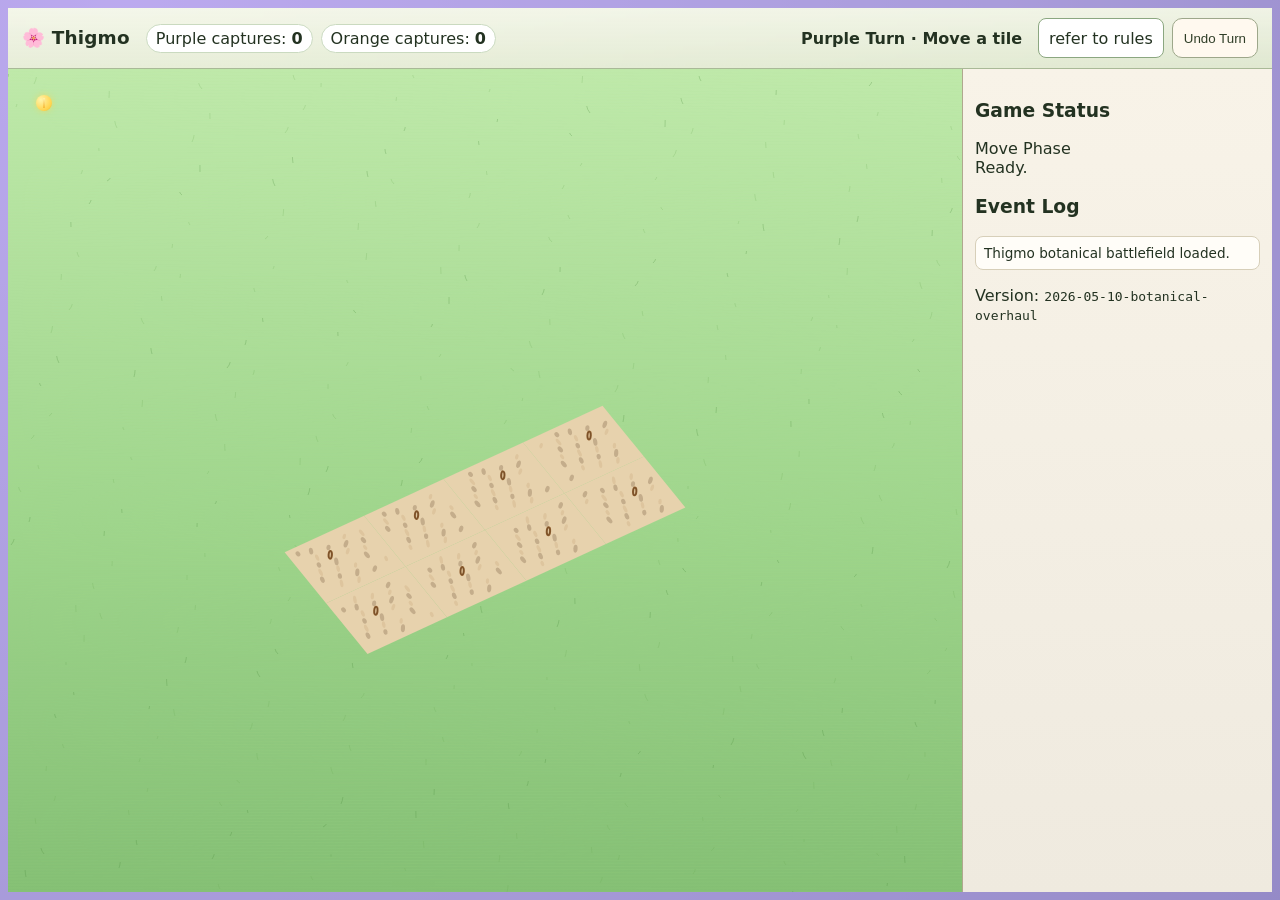
==== index.html @ e5956b02 "Add mobile flower drag-and-drop placement UI" ====
<!doctype html>
<html lang="en">
<head>
  <meta charset="UTF-8" />
  <meta name="viewport" content="width=device-width, initial-scale=1.0" />
  <title>Thigmo v2</title>
  <link rel="stylesheet" href="styles.css" />
</head>
<body>
  <div id="app-shell">
    <header class="top-bar">
      <div class="brand">🌸 Thigmo</div>
      <div class="scoreboard">
        <span class="pill purple">Purple captures: <strong id="score-purple">0</strong></span>
        <span class="pill orange">Orange captures: <strong id="score-orange">0</strong></span>
      </div>
      <div class="turn-info" id="turn-info">Purple Turn · Move a tile</div>
      <div class="controls-inline">
        <a class="rules-link" href="docs/THIGMO_RULES.md" target="_blank" rel="noopener noreferrer">refer to rules</a>
        <button id="undo-btn">Undo Turn</button>
      </div>
    </header>

    <div id="viewport">
      <div class="sun-emblem" aria-hidden="true">
        <span class="sun-core"></span>
        <span class="sun-ray ray-1"></span>
        <span class="sun-ray ray-2"></span>
        <span class="sun-ray ray-3"></span>
        <span class="sun-ray ray-4"></span>
        <span class="sun-ray ray-5"></span>
        <span class="sun-ray ray-6"></span>
        <span class="sun-ray ray-7"></span>
        <span class="sun-ray ray-8"></span>
      </div>
      <div id="mobile-flower-dock" class="mobile-flower-dock" aria-hidden="true">
        <div id="mobile-flower-icon" class="mobile-flower-icon"></div>
      </div>
    </div>

    <aside class="side-panel">
      <section class="card">
        <h3>Game Status</h3>
        <div id="phase-badge" class="phase-badge">Move Phase</div>
        <div id="feedback" class="feedback">Ready.</div>
      </section>

      <section class="card">
        <h3>Event Log</h3>
        <div id="log"></div>
      </section>

      <p>Version: <code id="build-id">loading…</code></p>
    </aside>
  </div>

  <div id="win-modal" class="win-modal hidden" role="dialog" aria-modal="true" aria-labelledby="win-title">
    <div class="win-modal-card">
      <h2 id="win-title">Purple has prevailed.</h2>
      <p id="win-announcement" class="win-announcement"></p>
      <button id="replay-btn" class="replay-btn">Replay</button>
    </div>
  </div>

  <script src="app.js?v=20260510-botanical-fix1" defer></script>
  <script>
    window.addEventListener('DOMContentLoaded', ()=>{
      const el=document.getElementById('build-id');
      setTimeout(()=>{ el.textContent = window.THIGMO_BUILD || 'unknown'; }, 20);
    });
  </script>
</body>
</html>
---- styles.css ----
:root {
  --bg: #d9e7c9;
  --panel: #f6f2e8;
  --ink: #233221;
  --purple: #8f72ff;
  --orange: #ff9f42;
  --edge-glow: transparent;
}
* { box-sizing: border-box; }
body {
  margin: 0;
  font-family: "Segoe UI", "Avenir Next", Inter, system-ui, sans-serif;
  color: var(--ink);
  background: radial-gradient(circle at 10% 0%, #eff8dd, #c8dbb2 60%, #9db588);
}

.sun-emblem {
  position: absolute;
  top: 16px;
  left: 18px;
  width: 36px;
  height: 36px;
  display: grid;
  place-items: center;
  pointer-events: none;
  z-index: 2;
}

.sun-core {
  width: 16px;
  height: 16px;
  border-radius: 50%;
  background: radial-gradient(circle at 30% 30%, #fff4aa, #ffd34d 70%, #e8a91d);
  box-shadow: 0 0 6px #ffd64a99;
}

.sun-ray {
  position: absolute;
  width: 2px;
  height: 10px;
  border-radius: 999px;
  background: linear-gradient(180deg, #fff2ad, #f7bb38);
  transform-origin: 50% 18px;
  animation: rayWigglePulse 2.8s ease-in-out infinite;
  --ray-angle: 0deg;
}

.ray-1 { --ray-angle: 0deg; animation-delay: 0s; }
.ray-2 { --ray-angle: 45deg; animation-delay: .2s; }
.ray-3 { --ray-angle: 90deg; animation-delay: .4s; }
.ray-4 { --ray-angle: 135deg; animation-delay: .6s; }
.ray-5 { --ray-angle: 180deg; animation-delay: .8s; }
.ray-6 { --ray-angle: 225deg; animation-delay: 1s; }
.ray-7 { --ray-angle: 270deg; animation-delay: 1.2s; }
.ray-8 { --ray-angle: 315deg; animation-delay: 1.4s; }

@keyframes rayWigglePulse {
  0%, 100% { opacity: .4; transform: rotate(calc(var(--ray-angle) - 4deg)) translateY(-12px) scaleY(.82); }
  25% { opacity: .66; transform: rotate(calc(var(--ray-angle) + 3deg)) translateY(-13px) scaleY(.93); }
  50% { opacity: .92; transform: rotate(calc(var(--ray-angle) - 2deg)) translateY(-14px) scaleY(1.08); }
  75% { opacity: .72; transform: rotate(calc(var(--ray-angle) + 4deg)) translateY(-13px) scaleY(.95); }
}
#app-shell { display:grid; grid-template-columns: 1fr 310px; grid-template-rows: auto 1fr; height:100vh; border: 8px solid var(--edge-glow); transition: border-color .4s ease; }
.top-bar {
  grid-column:1/3; display:flex; align-items:center; gap:16px; padding:10px 14px;
  background: linear-gradient(180deg, #f4f6eaed, #e6ecd8de);
  border-bottom:1px solid #a9b997;
  backdrop-filter: blur(3px);
}
.brand { font-weight:700; font-size:1.15rem; letter-spacing:.01em; }
.scoreboard { display:flex; gap:8px; }
.pill { border-radius:999px; padding:4px 9px; background:#fff; border:1px solid #cadac0; }
.turn-info { margin-left:auto; font-weight:700; }
.controls-inline { display:flex; gap:8px; align-items:center; }
.rules-link { border:1px solid #8ba780; background:#fff; border-radius:8px; padding:6px 10px; cursor:pointer; color:inherit; text-decoration:none; }
.rules-link:hover { background:#f4fff0; }
button { border:1px solid #8ba780; background:#fff; border-radius:8px; padding:6px 10px; cursor:pointer; }
#viewport { position:relative; overflow:hidden; }
.top-bar, .side-panel, #viewport { min-width: 0; }
.controls-inline button, .controls-inline .rules-link { min-height: 40px; }
.controls-inline .rules-link, .controls-inline button { display: inline-flex; align-items: center; }
.side-panel { -webkit-overflow-scrolling: touch; }
canvas { touch-action: none; }
.side-panel { background: linear-gradient(180deg, #f8f3e8, #efeadf); border-left:1px solid #b0a88f; padding:12px; overflow:auto; }
#log { font-size:.85rem; max-height: 40vh; overflow:auto; background:#fffdf8; border:1px solid #d7cfb9; padding:8px; border-radius:8px; }
button { border:1px solid #9da78a; background:#fff9ef; border-radius:10px; padding:6px 11px; cursor:pointer; color:#2f3e27; }
button:hover { background:#f4f8e8; }
label { display:flex; align-items:center; gap:6px; }
canvas { display:block; }
.mobile-flower-dock {
  position: absolute;
  right: 10px;
  top: 50%;
  transform: translateY(-50%);
  z-index: 4;
  pointer-events: none;
  display: none;
}

.mobile-flower-icon {
  width: 56px;
  height: 56px;
  border-radius: 16px;
  border: 2px solid rgba(255,255,255,0.8);
  box-shadow: 0 6px 16px rgba(0,0,0,0.26);
  background: radial-gradient(circle at 35% 30%, #fffaf0, #efe5cc);
  opacity: 0;
  transform: scale(0.92);
  transition: opacity .16s ease, transform .16s ease;
  touch-action: none;
}

.mobile-flower-icon.ready {
  opacity: 1;
  transform: scale(1);
  pointer-events: auto;
}

.mobile-flower-icon.purple {
  background: radial-gradient(circle at 35% 30%, #efe7ff, #c7b2ff 68%, #9260ff);
}

.mobile-flower-icon.orange {
  background: radial-gradient(circle at 35% 30%, #fff5de, #ffd18a 68%, #ff9f42);
}


.win-modal {
  position: fixed;
  inset: 0;
  background: rgba(19, 27, 16, 0.62);
  display: grid;
  place-items: center;
  z-index: 30;
}

.win-modal.hidden {
  display: none;
}

.win-modal-card {
  max-width: 680px;
  margin: 0 16px;
  background: linear-gradient(180deg, #fffdf8, #f0ebde);
  border: 1px solid #b8ae93;
  border-radius: 14px;
  box-shadow: 0 20px 44px rgba(0,0,0,0.3);
  padding: 20px 22px;
}

.win-announcement {
  white-space: pre-line;
  line-height: 1.5;
}

.replay-btn {
  margin-top: 12px;
  font-weight: 700;
}

@media (max-width: 900px) {
  #app-shell {
    grid-template-columns: 1fr;
    grid-template-rows: auto minmax(56dvh, 1fr) auto;
    height: 100dvh;
  }
  .top-bar {
    grid-column: 1;
    flex-wrap: wrap;
    gap: 8px;
    padding: 8px 10px;
  }
  .brand { font-size: 1rem; }
  .scoreboard { flex-wrap: wrap; }
  .turn-info { width: 100%; margin-left: 0; order: 3; }
  #viewport { min-height: 56dvh; }
  .side-panel {
    border-left: none;
    border-top: 1px solid #b0a88f;
    max-height: 28dvh;
    padding: 10px;
  }
  .controls-inline .rules-link,
  .controls-inline button {
    min-height: 44px;
    padding: 8px 12px;
  }
  .mobile-flower-dock {
    display: block;
  }
}
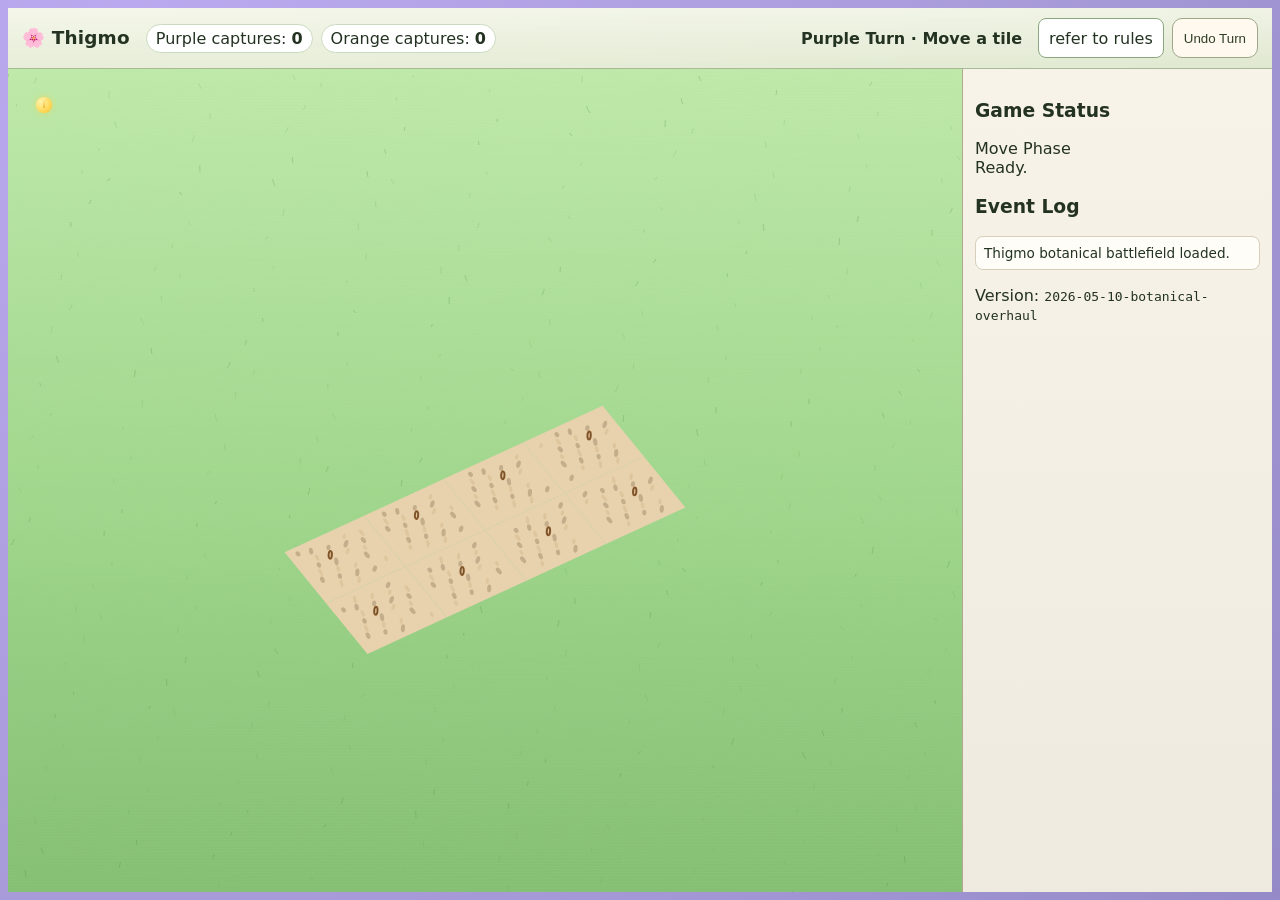
==== commit 15f17e32: "Style rules page with centered game-themed layout" ====
--- a/index.html
+++ b/index.html
@@ -16,7 +16,7 @@
       </div>
       <div class="turn-info" id="turn-info">Purple Turn · Move a tile</div>
       <div class="controls-inline">
-        <a class="rules-link" href="docs/THIGMO_RULES.md" target="_blank" rel="noopener noreferrer">refer to rules</a>
+        <a class="rules-link" href="docs/rules.html" target="_blank" rel="noopener noreferrer">refer to rules</a>
         <button id="undo-btn">Undo Turn</button>
       </div>
     </header>
--- a/styles.css
+++ b/styles.css
@@ -32,6 +32,7 @@
   border-radius: 50%;
   background: radial-gradient(circle at 30% 30%, #fff4aa, #ffd34d 70%, #e8a91d);
   box-shadow: 0 0 6px #ffd64a99;
+  transform: translateY(2px);
 }
 
 .sun-ray {
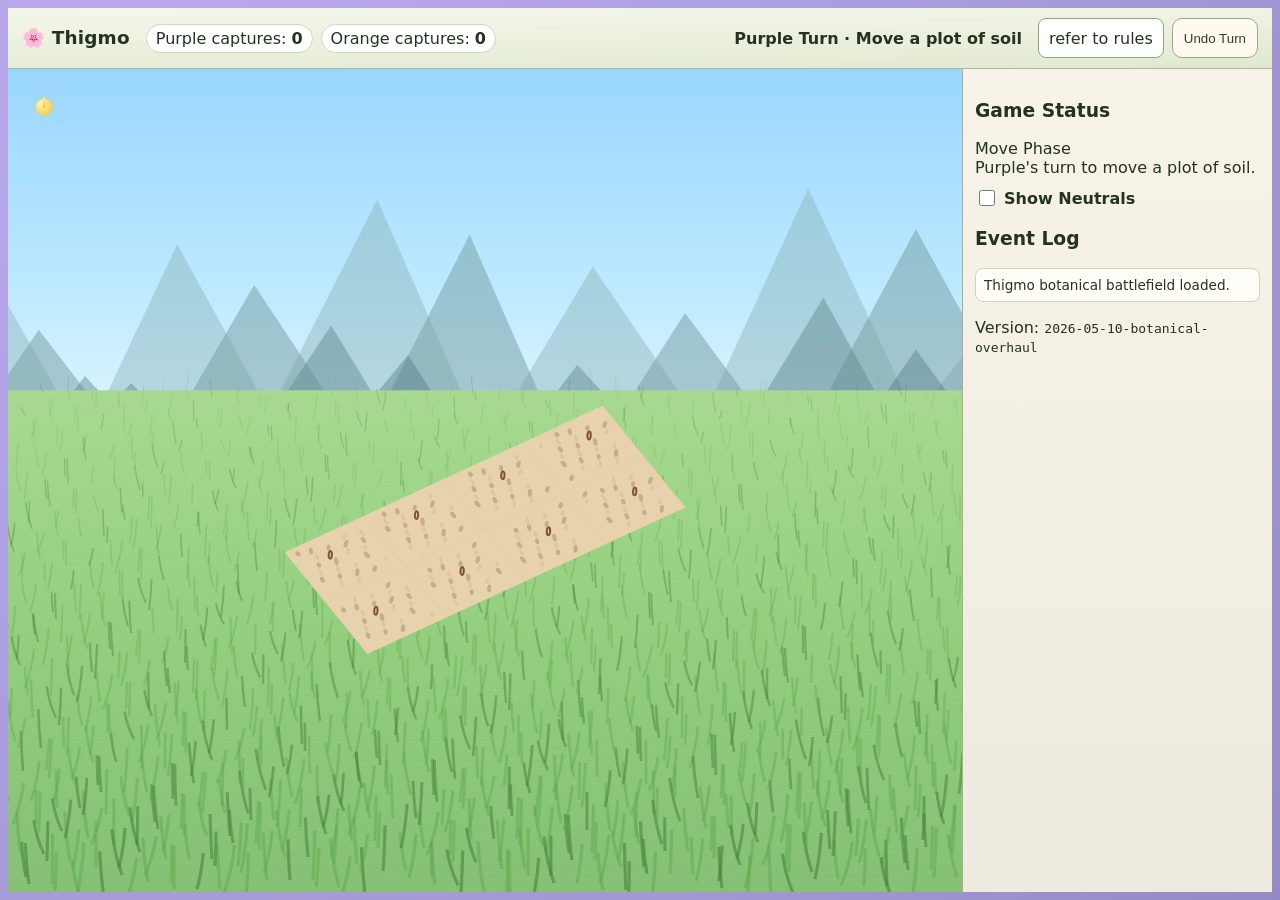
==== commit b2cf6c2a: "Add Show Neutrals toggle with neutral tier highlights" ====
--- a/index.html
+++ b/index.html
@@ -43,6 +43,10 @@
         <h3>Game Status</h3>
         <div id="phase-badge" class="phase-badge">Move Phase</div>
         <div id="feedback" class="feedback">Ready.</div>
+        <label class="toggle-row" for="show-neutrals-toggle">
+          <input id="show-neutrals-toggle" type="checkbox" />
+          <span>Show Neutrals</span>
+        </label>
       </section>
 
       <section class="card">
--- a/styles.css
+++ b/styles.css
@@ -32,7 +32,7 @@
   border-radius: 50%;
   background: radial-gradient(circle at 30% 30%, #fff4aa, #ffd34d 70%, #e8a91d);
   box-shadow: 0 0 6px #ffd64a99;
-  transform: translateY(2px);
+  transform: translateY(4px);
 }
 
 .sun-ray {
@@ -87,6 +87,15 @@
 button { border:1px solid #9da78a; background:#fff9ef; border-radius:10px; padding:6px 11px; cursor:pointer; color:#2f3e27; }
 button:hover { background:#f4f8e8; }
 label { display:flex; align-items:center; gap:6px; }
+.toggle-row {
+  margin-top: 10px;
+  font-weight: 600;
+  user-select: none;
+}
+.toggle-row input {
+  width: 16px;
+  height: 16px;
+}
 canvas { display:block; }
 .mobile-flower-dock {
   position: absolute;
@@ -147,6 +156,7 @@
   border-radius: 14px;
   box-shadow: 0 20px 44px rgba(0,0,0,0.3);
   padding: 20px 22px;
+  text-align: center;
 }
 
 .win-announcement {
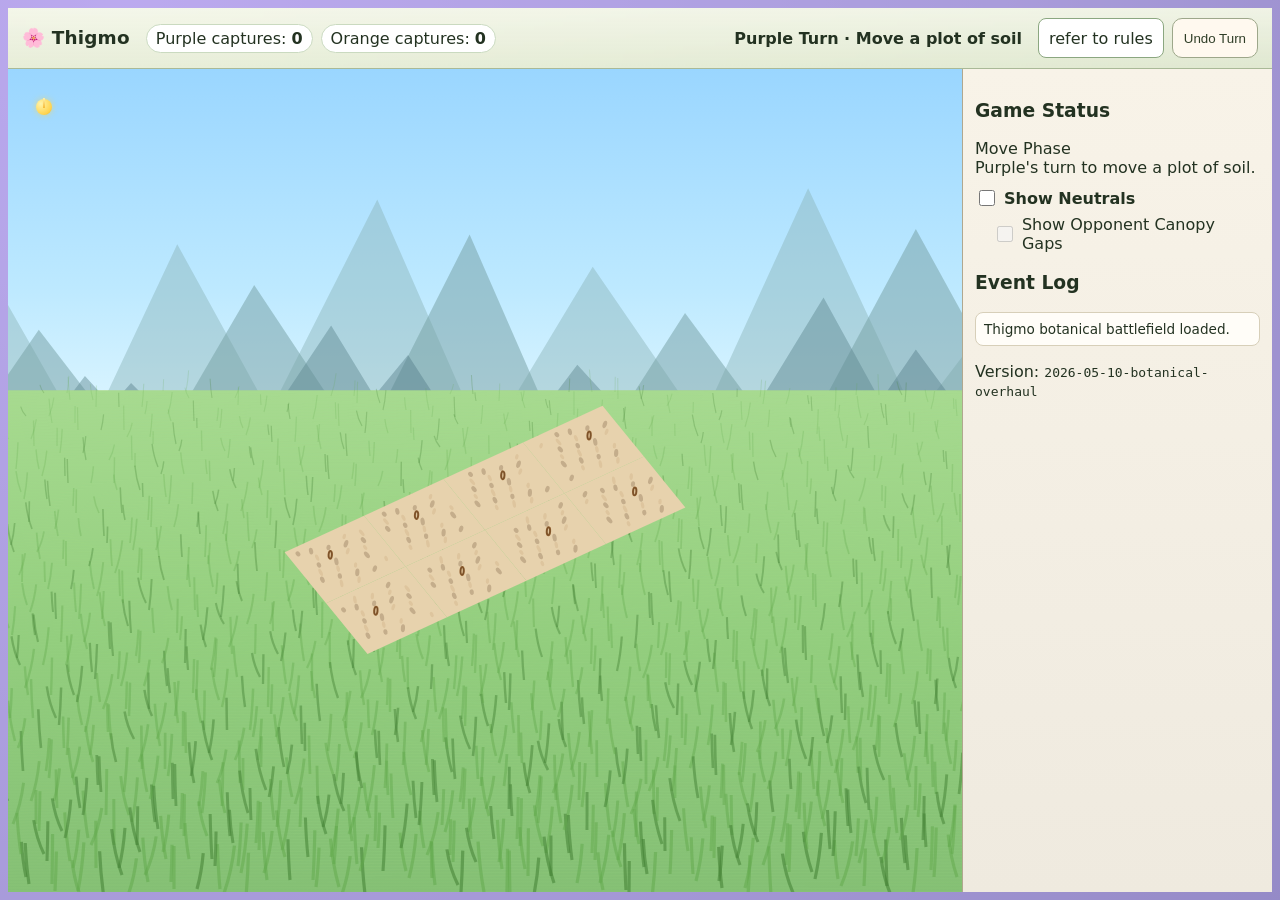
==== commit 4fd9cb9b: "Add opponent canopy gaps sub-toggle with yellow highlights" ====
--- a/index.html
+++ b/index.html
@@ -47,6 +47,10 @@
           <input id="show-neutrals-toggle" type="checkbox" />
           <span>Show Neutrals</span>
         </label>
+        <label class="toggle-row toggle-subrow" for="show-opponent-canopy-gaps-toggle">
+          <input id="show-opponent-canopy-gaps-toggle" type="checkbox" />
+          <span>Show Opponent Canopy Gaps</span>
+        </label>
       </section>
 
       <section class="card">
--- a/styles.css
+++ b/styles.css
@@ -96,6 +96,11 @@
   width: 16px;
   height: 16px;
 }
+.toggle-subrow {
+  margin-top: 6px;
+  margin-left: 18px;
+  font-weight: 500;
+}
 canvas { display:block; }
 .mobile-flower-dock {
   position: absolute;
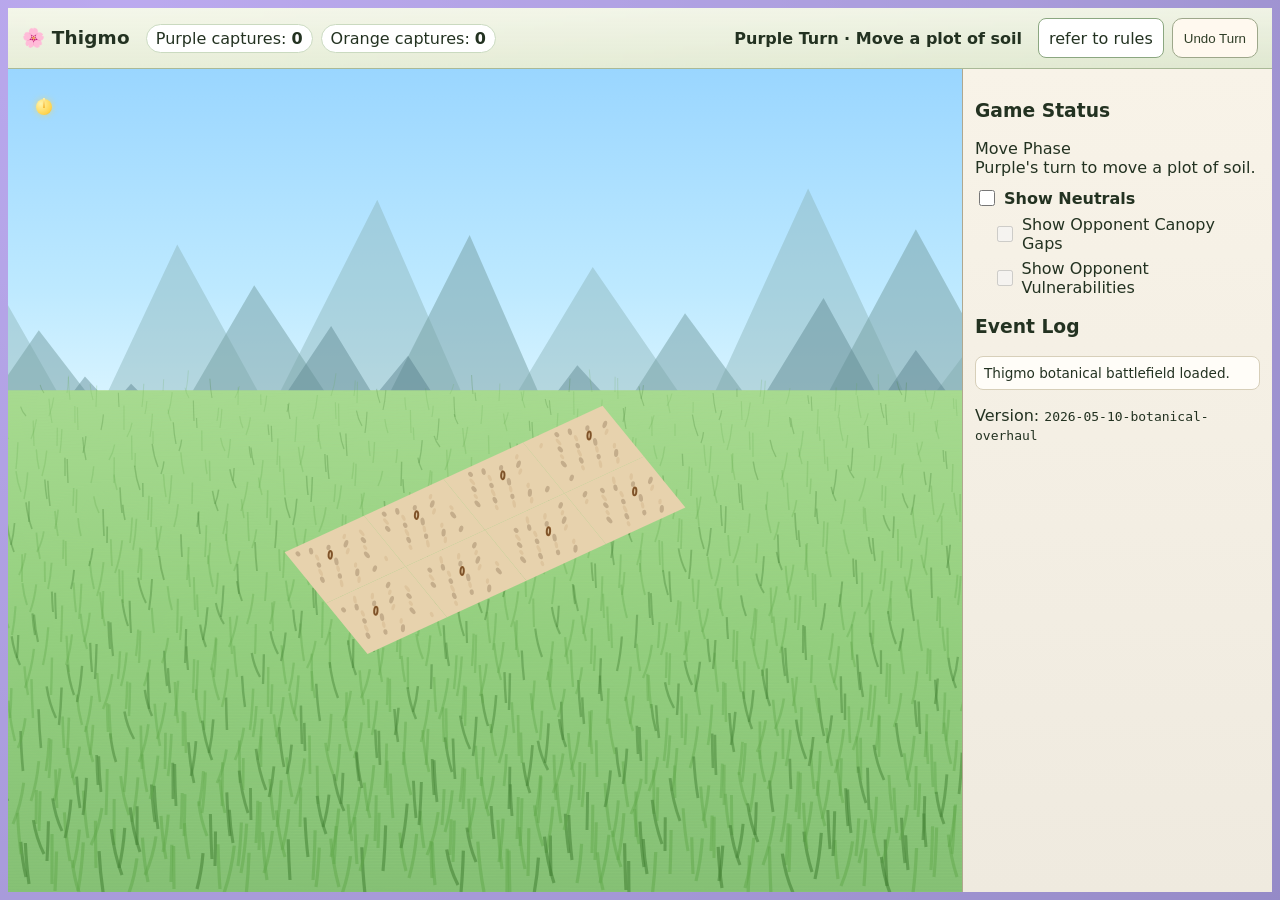
==== commit a81b79c9: "Add opponent vulnerabilities sub-toggle with red capture nodes" ====
--- a/index.html
+++ b/index.html
@@ -51,6 +51,10 @@
           <input id="show-opponent-canopy-gaps-toggle" type="checkbox" />
           <span>Show Opponent Canopy Gaps</span>
         </label>
+        <label class="toggle-row toggle-subrow" for="show-opponent-vulnerabilities-toggle">
+          <input id="show-opponent-vulnerabilities-toggle" type="checkbox" />
+          <span>Show Opponent Vulnerabilities</span>
+        </label>
       </section>
 
       <section class="card">
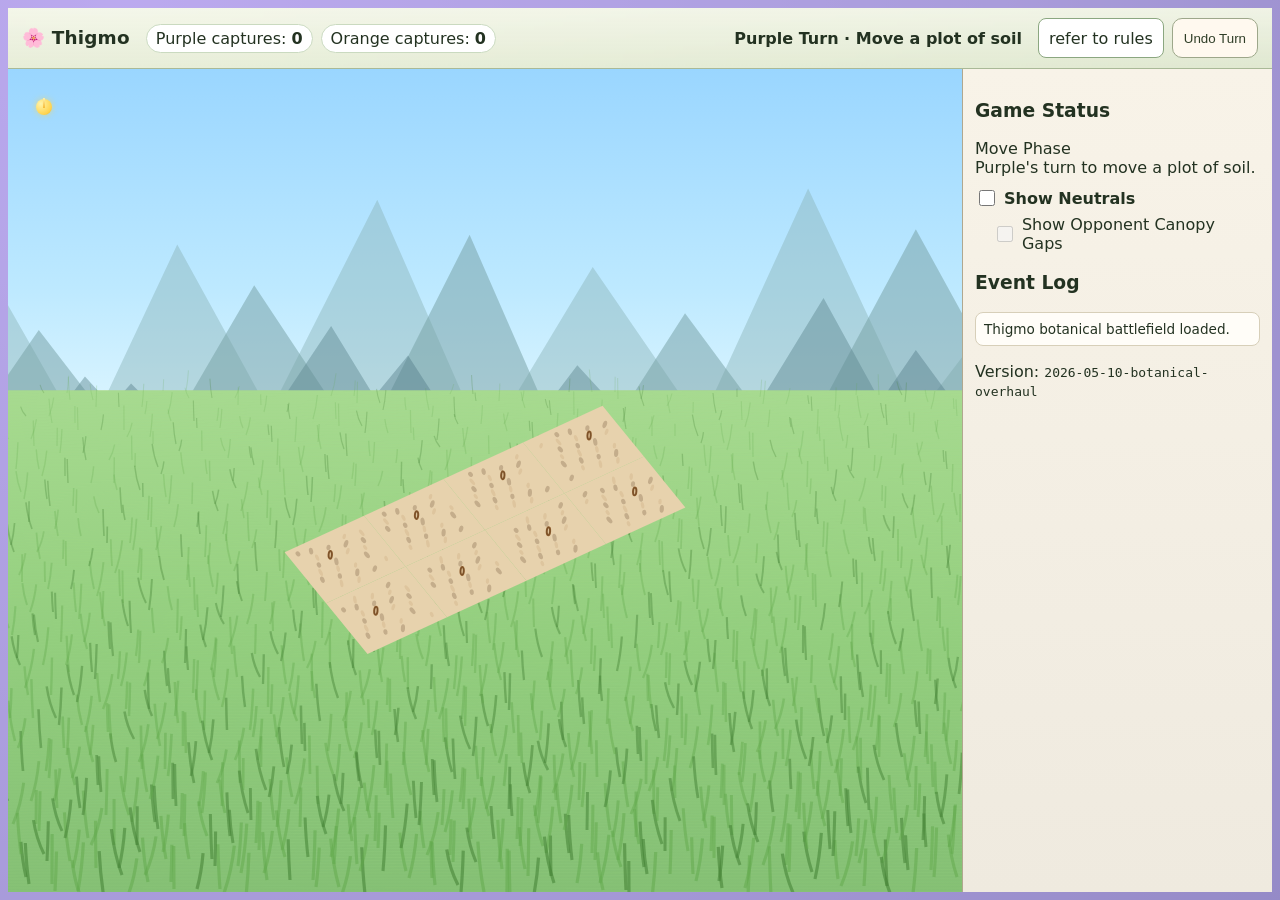
==== commit 105beee1: "Revert opponent vulnerabilities overlay to restore placement flow" ====
--- a/index.html
+++ b/index.html
@@ -51,10 +51,6 @@
           <input id="show-opponent-canopy-gaps-toggle" type="checkbox" />
           <span>Show Opponent Canopy Gaps</span>
         </label>
-        <label class="toggle-row toggle-subrow" for="show-opponent-vulnerabilities-toggle">
-          <input id="show-opponent-vulnerabilities-toggle" type="checkbox" />
-          <span>Show Opponent Vulnerabilities</span>
-        </label>
       </section>
 
       <section class="card">
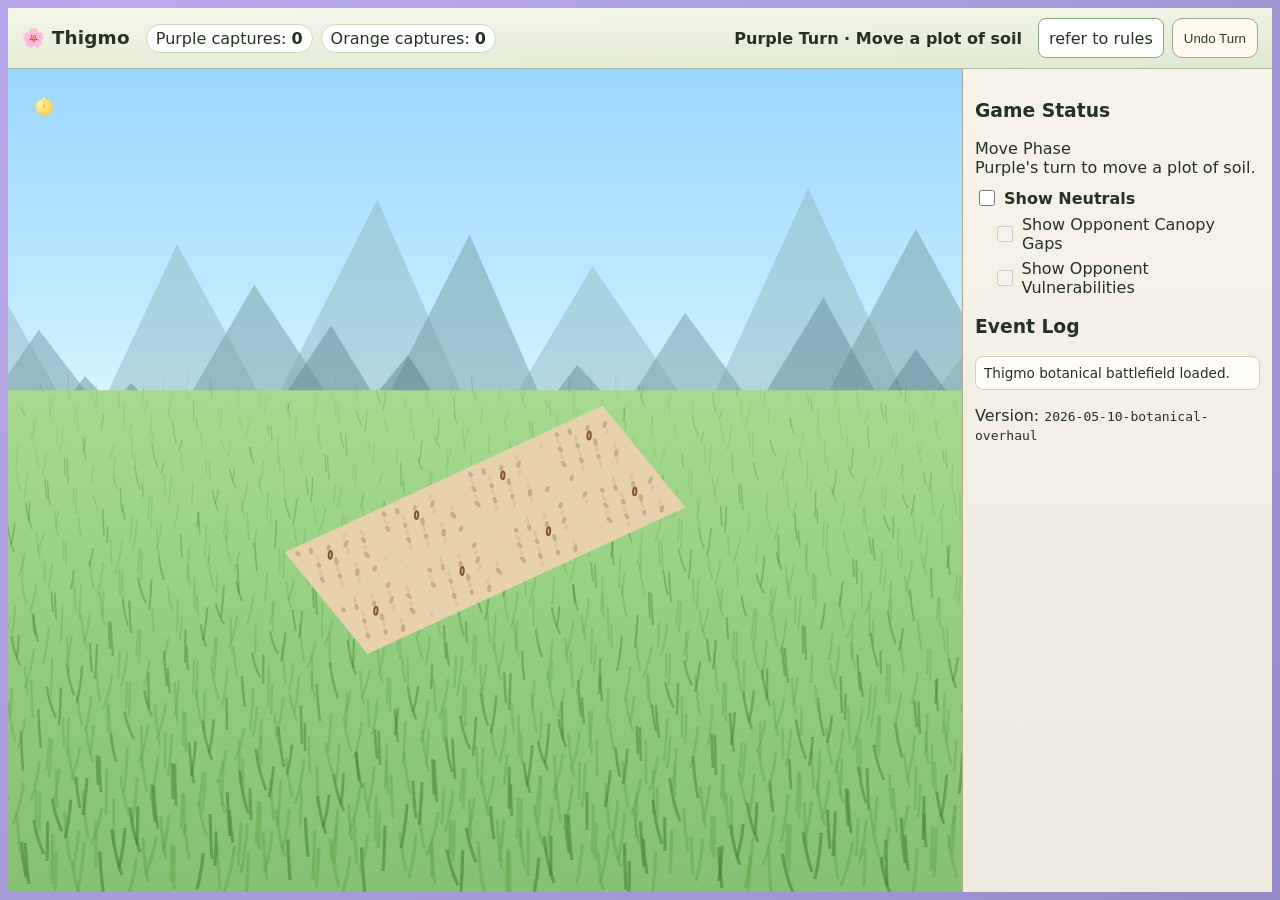
==== commit 784bf55a: "Revert "Add visual assist toggles for neutrals and opponent canopy gaps"" ====
--- a/index.html
+++ b/index.html
@@ -51,6 +51,10 @@
           <input id="show-opponent-canopy-gaps-toggle" type="checkbox" />
           <span>Show Opponent Canopy Gaps</span>
         </label>
+        <label class="toggle-row toggle-subrow" for="show-opponent-vulnerabilities-toggle">
+          <input id="show-opponent-vulnerabilities-toggle" type="checkbox" />
+          <span>Show Opponent Vulnerabilities</span>
+        </label>
       </section>
 
       <section class="card">
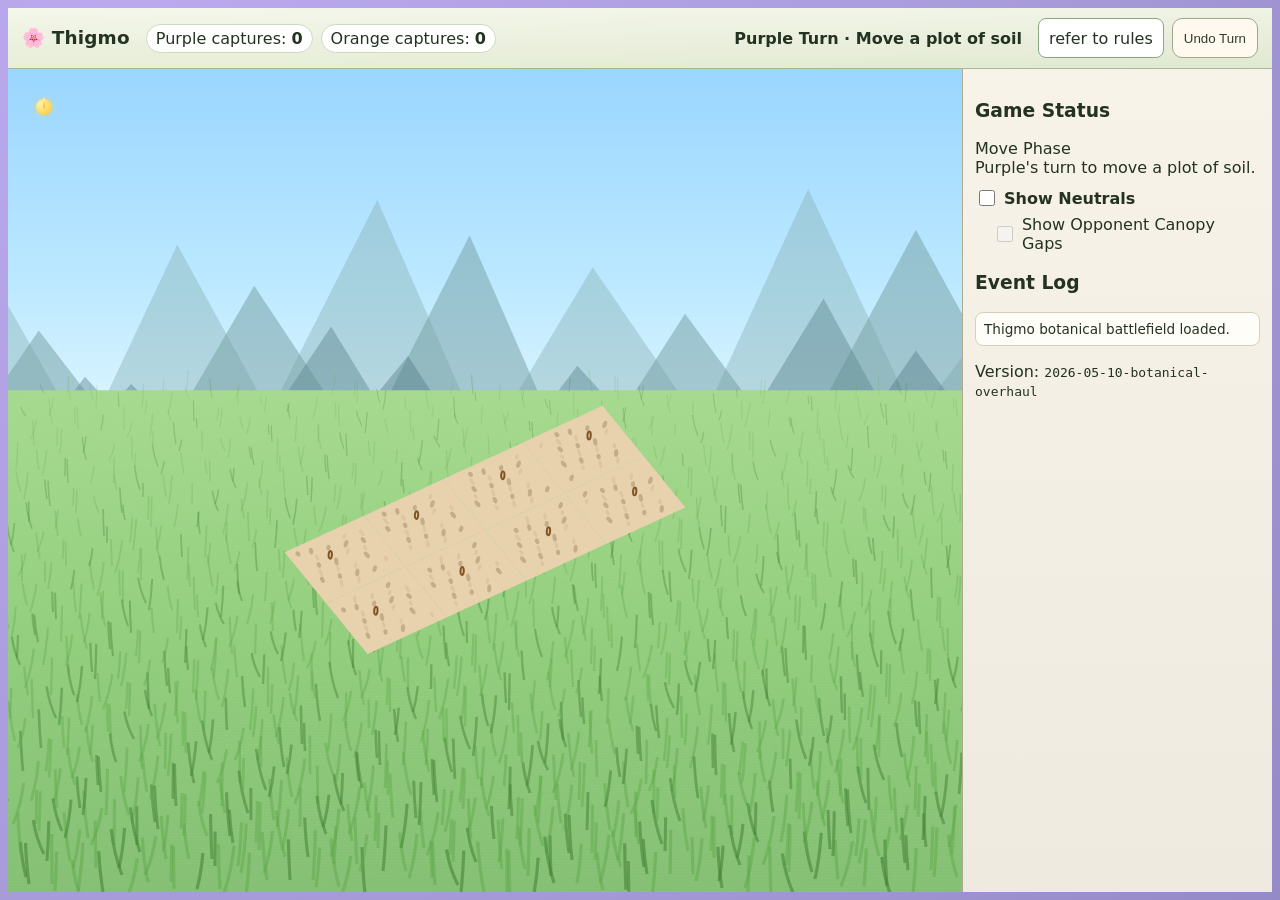
==== commit 425cd34c: "Revert "Add neutral-assist visual overlays and toggles for opponent canopy/gap hints"" ====
--- a/index.html
+++ b/index.html
@@ -51,10 +51,6 @@
           <input id="show-opponent-canopy-gaps-toggle" type="checkbox" />
           <span>Show Opponent Canopy Gaps</span>
         </label>
-        <label class="toggle-row toggle-subrow" for="show-opponent-vulnerabilities-toggle">
-          <input id="show-opponent-vulnerabilities-toggle" type="checkbox" />
-          <span>Show Opponent Vulnerabilities</span>
-        </label>
       </section>
 
       <section class="card">
